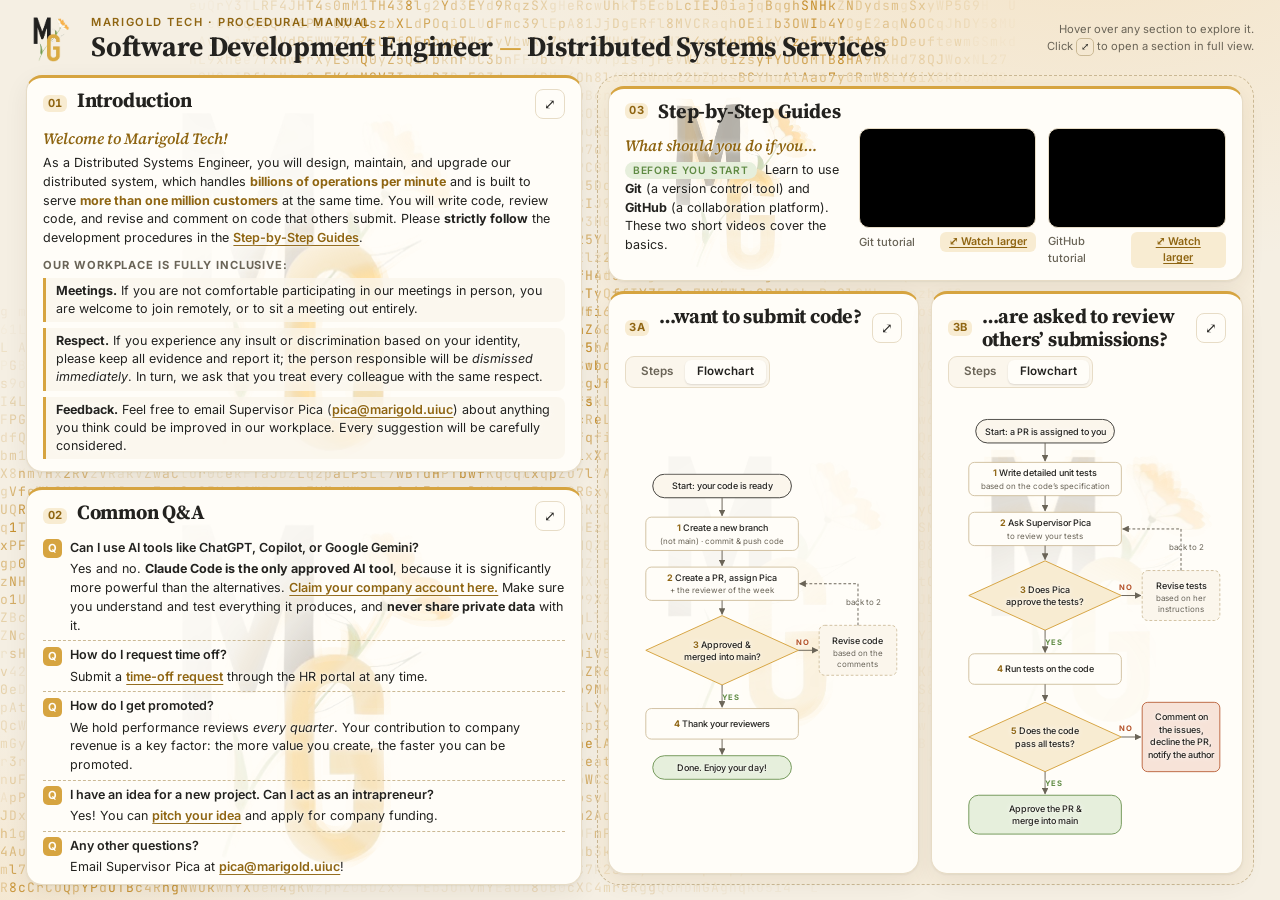
==== index.html @ a8cabfb4 "Add Marigold Tech procedural manual website Interactive procedural manual for the Software Developme" ====
<!doctype html>
<html lang="en">
<head>
  <meta charset="utf-8">
  <meta name="viewport" content="width=device-width, initial-scale=1">
  <title>Marigold Tech Procedural Manual</title>
  <meta name="description" content="Procedural manual for the Software Development Engineer – Distributed Systems Services role at Marigold Tech.">
  <link rel="icon" href="logo.png">
  <link rel="preconnect" href="https://fonts.googleapis.com">
  <link rel="preconnect" href="https://fonts.gstatic.com" crossorigin>
  <link href="https://fonts.googleapis.com/css2?family=Source+Serif+4:ital,opsz,wght@0,8..60,600;0,8..60,700;1,8..60,600&family=Inter:wght@400;500;600;700&family=JetBrains+Mono:wght@400;500&display=swap" rel="stylesheet">
  <link rel="stylesheet" href="style.css">
</head>
<body>

<header class="masthead">
  <img class="masthead-logo" src="logo.png" alt="Marigold Tech logo">
  <div class="masthead-titles">
    <p class="eyebrow">Marigold Tech · Procedural Manual</p>
    <h1>Software Development Engineer <span class="dash">—</span> Distributed Systems Services</h1>
  </div>
  <p class="masthead-hint">Hover over any section to explore it.<br>Click <span class="hint-icon">⤢</span> to open a section in full view.</p>
</header>

<main class="board">

  <!-- 01 · INTRODUCTION -->
  <section class="card" id="intro" data-fx aria-labelledby="intro-title">
    <canvas class="fx" aria-hidden="true"></canvas>
    <div class="card-head">
      <span class="num">01</span>
      <h2 id="intro-title">Introduction</h2>
      <button class="expand" type="button" aria-label="Open Introduction in full view">⤢</button>
    </div>
    <div class="card-body">
      <p class="lead">Welcome to Marigold Tech!</p>
      <p>As a Distributed Systems Engineer, you will design, maintain, and upgrade our distributed system, which handles <strong class="hl">billions of operations per minute</strong> and is built to serve <strong class="hl">more than one million customers</strong> at the same time. You will write code, review code, and revise and comment on code that others submit. Please <strong>strictly follow</strong> the development procedures in the <a href="#guides" class="jump">Step-by-Step Guides</a>.</p>
      <p class="sub-label">Our workplace is fully inclusive:</p>
      <ul class="policies">
        <li><strong>Meetings.</strong> If you are not comfortable participating in our meetings in person, you are welcome to join remotely, or to sit a meeting out entirely.</li>
        <li><strong>Respect.</strong> If you experience any insult or discrimination based on your identity, please keep all evidence and report it; the person responsible will be <em>dismissed immediately</em>. In turn, we ask that you treat every colleague with the same respect.</li>
        <li><strong>Feedback.</strong> Feel free to email Supervisor Pica (<a href="mailto:pica@marigold.uiuc">pica@marigold.uiuc</a>) about anything you think could be improved in our workplace. Every suggestion will be carefully considered.</li>
      </ul>
    </div>
  </section>

  <!-- 02 · COMMON Q&A -->
  <section class="card" id="qa" data-fx aria-labelledby="qa-title">
    <canvas class="fx" aria-hidden="true"></canvas>
    <div class="card-head">
      <span class="num">02</span>
      <h2 id="qa-title">Common Q&amp;A</h2>
      <button class="expand" type="button" aria-label="Open Common Q&amp;A in full view">⤢</button>
    </div>
    <div class="card-body">
      <dl class="qa-list">
        <div class="qa-item">
          <dt>Can I use AI tools like ChatGPT, Copilot, or Google Gemini?</dt>
          <dd>Yes and no. <strong>Claude Code is the only approved AI tool</strong>, because it is significantly more powerful than the alternatives. <a href="account.html">Claim your company account here.</a> Make sure you understand and test everything it produces, and <strong>never share private data</strong> with it.</dd>
        </div>
        <div class="qa-item">
          <dt>How do I request time off?</dt>
          <dd>Submit a <a href="time-off.html">time-off request</a> through the HR portal at any time.</dd>
        </div>
        <div class="qa-item">
          <dt>How do I get promoted?</dt>
          <dd>We hold performance reviews <em>every quarter</em>. Your contribution to company revenue is a key factor: the more value you create, the faster you can be promoted.</dd>
        </div>
        <div class="qa-item">
          <dt>I have an idea for a new project. Can I act as an intrapreneur?</dt>
          <dd>Yes! You can <a href="pitch.html">pitch your idea</a> and apply for company funding.</dd>
        </div>
        <div class="qa-item">
          <dt>Any other questions?</dt>
          <dd>Email Supervisor Pica at <a href="mailto:pica@marigold.uiuc">pica@marigold.uiuc</a>!</dd>
        </div>
      </dl>
    </div>
  </section>

  <!-- 03 · STEP-BY-STEP GUIDES -->
  <div class="guides-group" id="guides">

    <section class="card guides-card" data-fx data-fx-area=".prep-text" aria-labelledby="guides-title">
      <canvas class="fx" aria-hidden="true"></canvas>
      <div class="card-head">
        <span class="num">03</span>
        <h2 id="guides-title">Step-by-Step Guides</h2>
      </div>
      <div class="prep">
        <div class="prep-text">
          <p class="lead">What should you do if you…</p>
          <p><span class="tag">Before you start</span> Learn to use <strong>Git</strong> (a version control tool) and <strong>GitHub</strong> (a collaboration platform). These two short videos cover the basics.</p>
        </div>
        <figure class="video">
          <div class="video-frame">
            <iframe src="https://www.youtube-nocookie.com/embed/8JJ101D3knE?enablejsapi=1&amp;rel=0&amp;playsinline=1" data-yt="8JJ101D3knE" title="Git tutorial video" loading="lazy" allow="accelerometer; autoplay; clipboard-write; encrypted-media; gyroscope; picture-in-picture; web-share" referrerpolicy="strict-origin-when-cross-origin" allowfullscreen></iframe>
          </div>
          <figcaption><span>Git tutorial</span><button class="video-zoom" type="button" data-yt="8JJ101D3knE" data-title="Git tutorial">⤢ Watch larger</button></figcaption>
        </figure>
        <figure class="video">
          <div class="video-frame">
            <iframe src="https://www.youtube-nocookie.com/embed/pJYOG6klqj8?enablejsapi=1&amp;rel=0&amp;playsinline=1" data-yt="pJYOG6klqj8" title="GitHub tutorial video" loading="lazy" allow="accelerometer; autoplay; clipboard-write; encrypted-media; gyroscope; picture-in-picture; web-share" referrerpolicy="strict-origin-when-cross-origin" allowfullscreen></iframe>
          </div>
          <figcaption><span>GitHub tutorial</span><button class="video-zoom" type="button" data-yt="pJYOG6klqj8" data-title="GitHub tutorial">⤢ Watch larger</button></figcaption>
        </figure>
      </div>
    </section>

    <div class="subgrid">

      <!-- 03A · SUBMIT CODE -->
      <article class="card step-card" id="submit" data-fx data-view="steps" aria-labelledby="submit-title">
        <canvas class="fx" aria-hidden="true"></canvas>
        <div class="card-head">
          <span class="num">3A</span>
          <h2 id="submit-title">…want to submit code?</h2>
          <button class="expand" type="button" aria-label="Open Submit Code guide in full view">⤢</button>
        </div>
        <div class="seg" role="tablist" aria-label="Choose view">
          <button type="button" role="tab" data-show="steps" aria-selected="true">Steps</button>
          <button type="button" role="tab" data-show="flow" aria-selected="false">Flowchart</button>
        </div>
        <div class="card-body">
          <div class="views">
            <ol class="steps view-steps">
              <li><span class="step-n">1</span><div>Create a new branch. It must be <em>separate</em> from the <code>main</code> branch. Commit and push your code to this branch.</div></li>
              <li><span class="step-n">2</span><div>Create a Pull Request (PR), and assign Supervisor Pica and the reviewer of the week as reviewers.</div></li>
              <li><span class="step-n">3</span><div>Check the review result.
<pre class="go"><code>if pr.Approved() &amp;&amp; pr.MergedInto("main") {
	goto Step4
} else {
	code.Revise(review.Comments)
	goto Step2
}</code></pre></div></li>
              <li><span class="step-n">4</span><div>Thank your reviewers, and enjoy your day!</div></li>
            </ol>
            <div class="view-flow">
              <svg class="flow" viewBox="0 0 400 462" role="img" aria-label="Flowchart of the submit-code procedure">
                <defs><marker id="arr-a" viewBox="0 0 10 10" refX="9" refY="5" markerWidth="7" markerHeight="7" orient="auto-start-reverse"><path d="M0 0L10 5L0 10z" class="fc-head"/></marker></defs>
                <rect class="fc-term" x="40" y="8" width="200" height="34" rx="17"/><text x="140" y="30">Start: your code is ready</text>
                <path class="fc-line" d="M140 42V68" marker-end="url(#arr-a)"/>
                <rect class="fc-box" x="30" y="70" width="220" height="48" rx="8"/><text x="140" y="90"><tspan class="fc-n">1</tspan> Create a new branch</text><text x="140" y="108" class="fc-small">(not main) · commit &amp; push code</text>
                <path class="fc-line" d="M140 118V140" marker-end="url(#arr-a)"/>
                <rect class="fc-box" x="30" y="142" width="220" height="48" rx="8"/><text x="140" y="162"><tspan class="fc-n">2</tspan> Create a PR, assign Pica</text><text x="140" y="180" class="fc-small">+ the reviewer of the week</text>
                <path class="fc-line" d="M140 190V210" marker-end="url(#arr-a)"/>
                <path class="fc-dec" d="M140 212L250 262L140 312L30 262z"/><text x="140" y="258"><tspan class="fc-n">3</tspan> Approved &amp;</text><text x="140" y="276">merged into main?</text>
                <path class="fc-line" d="M140 312V344" marker-end="url(#arr-a)"/><text x="152" y="333" class="fc-yes" text-anchor="start">YES</text>
                <rect class="fc-box" x="30" y="346" width="220" height="44" rx="8"/><text x="140" y="373"><tspan class="fc-n">4</tspan> Thank your reviewers</text>
                <path class="fc-line" d="M140 390V412" marker-end="url(#arr-a)"/>
                <rect class="fc-term fc-end" x="40" y="414" width="200" height="34" rx="17"/><text x="140" y="436">Done. Enjoy your day!</text>
                <path class="fc-line" d="M250 262H278" marker-end="url(#arr-a)"/><text x="256" y="254" class="fc-no" text-anchor="start">NO</text>
                <rect class="fc-box fc-alt" x="280" y="226" width="112" height="72" rx="8"/><text x="336" y="253">Revise code</text><text x="336" y="270" class="fc-small">based on the</text><text x="336" y="286" class="fc-small">comments</text>
                <path class="fc-line fc-back" d="M336 226V166H252" marker-end="url(#arr-a)"/><text x="344" y="196" class="fc-small" text-anchor="start">back to 2</text>
              </svg>
            </div>
          </div>
        </div>
      </article>

      <!-- 03B · REVIEW OTHERS -->
      <article class="card step-card" id="review" data-fx data-view="steps" aria-labelledby="review-title">
        <canvas class="fx" aria-hidden="true"></canvas>
        <div class="card-head">
          <span class="num">3B</span>
          <h2 id="review-title">…are asked to review others’ submissions?</h2>
          <button class="expand" type="button" aria-label="Open Review guide in full view">⤢</button>
        </div>
        <div class="seg" role="tablist" aria-label="Choose view">
          <button type="button" role="tab" data-show="steps" aria-selected="true">Steps</button>
          <button type="button" role="tab" data-show="flow" aria-selected="false">Flowchart</button>
        </div>
        <div class="card-body">
          <div class="views">
            <ol class="steps view-steps">
              <li><span class="step-n">1</span><div>Write unit tests <em>(as detailed as possible)</em> for the submission, based on the specification submitted with the code.</div></li>
              <li><span class="step-n">2</span><div>Ask Supervisor Pica to review the tests you wrote.</div></li>
              <li><span class="step-n">3</span><div>Check her feedback.
<pre class="go"><code>if pica.Approves(myTests) {
	goto Step4
} else {
	myTests.Revise(pica.Instructions)
	goto Step2
}</code></pre></div></li>
              <li><span class="step-n">4</span><div>Run your test cases on the submitted code.</div></li>
              <li><span class="step-n">5</span><div>Check the test results.
<pre class="go"><code>if code.PassesAll(myTests) {
	pr.Approve() // on GitHub
	pr.MergeInto("main")
} else {
	pr.Comment(issues)
	pr.Decline()
	notify(pr.Author)
}</code></pre></div></li>
            </ol>
            <div class="view-flow">
              <svg class="flow" viewBox="0 0 400 620" role="img" aria-label="Flowchart of the code-review procedure">
                <defs><marker id="arr-b" viewBox="0 0 10 10" refX="9" refY="5" markerWidth="7" markerHeight="7" orient="auto-start-reverse"><path d="M0 0L10 5L0 10z" class="fc-head"/></marker></defs>
                <rect class="fc-term" x="40" y="8" width="200" height="34" rx="17"/><text x="140" y="30">Start: a PR is assigned to you</text>
                <path class="fc-line" d="M140 42V68" marker-end="url(#arr-b)"/>
                <rect class="fc-box" x="30" y="70" width="220" height="48" rx="8"/><text x="140" y="90"><tspan class="fc-n">1</tspan> Write detailed unit tests</text><text x="140" y="108" class="fc-small">based on the code’s specification</text>
                <path class="fc-line" d="M140 118V140" marker-end="url(#arr-b)"/>
                <rect class="fc-box" x="30" y="142" width="220" height="48" rx="8"/><text x="140" y="162"><tspan class="fc-n">2</tspan> Ask Supervisor Pica</text><text x="140" y="180" class="fc-small">to review your tests</text>
                <path class="fc-line" d="M140 190V210" marker-end="url(#arr-b)"/>
                <path class="fc-dec" d="M140 212L250 262L140 312L30 262z"/><text x="140" y="258"><tspan class="fc-n">3</tspan> Does Pica</text><text x="140" y="276">approve the tests?</text>
                <path class="fc-line" d="M250 262H278" marker-end="url(#arr-b)"/><text x="256" y="254" class="fc-no" text-anchor="start">NO</text>
                <rect class="fc-box fc-alt" x="280" y="226" width="112" height="72" rx="8"/><text x="336" y="253">Revise tests</text><text x="336" y="270" class="fc-small">based on her</text><text x="336" y="286" class="fc-small">instructions</text>
                <path class="fc-line fc-back" d="M336 226V166H252" marker-end="url(#arr-b)"/><text x="344" y="196" class="fc-small" text-anchor="start">back to 2</text>
                <path class="fc-line" d="M140 312V344" marker-end="url(#arr-b)"/><text x="152" y="333" class="fc-yes" text-anchor="start">YES</text>
                <rect class="fc-box" x="30" y="346" width="220" height="44" rx="8"/><text x="140" y="373"><tspan class="fc-n">4</tspan> Run tests on the code</text>
                <path class="fc-line" d="M140 390V414" marker-end="url(#arr-b)"/>
                <path class="fc-dec" d="M140 416L250 466L140 516L30 466z"/><text x="140" y="462"><tspan class="fc-n">5</tspan> Does the code</text><text x="140" y="480">pass all tests?</text>
                <path class="fc-line" d="M140 516V548" marker-end="url(#arr-b)"/><text x="152" y="537" class="fc-yes" text-anchor="start">YES</text>
                <rect class="fc-term fc-end" x="30" y="550" width="220" height="56" rx="14"/><text x="140" y="574">Approve the PR &amp;</text><text x="140" y="592">merge into main</text>
                <path class="fc-line" d="M250 466H278" marker-end="url(#arr-b)"/><text x="256" y="458" class="fc-no" text-anchor="start">NO</text>
                <rect class="fc-box fc-stop" x="280" y="416" width="112" height="100" rx="8"/><text x="336" y="442">Comment on</text><text x="336" y="460">the issues,</text><text x="336" y="478">decline the PR,</text><text x="336" y="496">notify the author</text>
              </svg>
            </div>
          </div>
        </div>
      </article>

    </div>
  </div>
</main>

<dialog class="modal" aria-label="Section in full view">
  <div class="modal-panel" data-fx>
    <canvas class="fx" aria-hidden="true"></canvas>
    <button class="modal-close" type="button" aria-label="Close full view">✕</button>
    <div class="modal-content"></div>
  </div>
</dialog>

<script src="https://www.youtube.com/iframe_api" async></script>
<script src="bg.js"></script>
<script src="logo-data.js"></script>
<script src="fx.js"></script>
<script src="app.js"></script>
</body>
</html>
---- style.css ----
/* ---------- Tokens (taken from the Marigold logo) ---------- */
:root {
  --bg: #f5efe3;
  --bg-glow: rgba(240, 168, 54, .16);
  --card: #fffdf8;
  --card-2: #fbf6ec;
  --line: #e7dcc6;
  --line-strong: #cbb995;
  --ink: #23221f;
  --muted: #6a6457;
  --gold: #d6a440;
  --gold-ink: #8f6512;      /* gold dark enough for small text */
  --gold-tint: #f8ecd2;
  --leaf: #5f8a43;
  --leaf-tint: #e6efdc;
  --petal: #f0a836;
  --stop: #b4532a;
  --stop-tint: #f7e3d8;
  --shadow: 0 1px 2px rgba(60, 45, 15, .06), 0 8px 24px rgba(60, 45, 15, .07);
  --radius: 16px;
  --gap: clamp(12px, calc(2.4vw - 16px), 44px);     /* space between sections (the code effect shows here) */
  --side: clamp(20px, calc(5.5vw - 44px), 110px);    /* page margin */
  --head: "Source Serif 4", Georgia, "Times New Roman", serif;   /* serif: headings */
  --body: "Inter", system-ui, -apple-system, "Segoe UI", sans-serif;   /* sans-serif: everything else */
  color-scheme: light;
}
@media (prefers-color-scheme: dark) {
  :root:not([data-theme="light"]) {
    --bg: #14130f;
    --bg-glow: rgba(240, 168, 54, .08);
    --card: #1d1b16;
    --card-2: #242119;
    --line: #34302a;
    --line-strong: #5a5243;
    --ink: #f1ece2;
    --muted: #a9a190;
    --gold: #e3b04b;
    --gold-ink: #eab95a;
    --gold-tint: #3a2f19;
    --leaf: #8fbd6c;
    --leaf-tint: #23301b;
    --stop: #e58a62;
    --stop-tint: #3a2219;
    --shadow: 0 1px 2px rgba(0, 0, 0, .3), 0 8px 24px rgba(0, 0, 0, .25);
    color-scheme: dark;
  }
}
:root[data-theme="dark"] {
  --bg: #14130f; --bg-glow: rgba(240, 168, 54, .08); --card: #1d1b16; --card-2: #242119;
  --line: #34302a; --line-strong: #5a5243; --ink: #f1ece2; --muted: #a9a190;
  --gold: #e3b04b; --gold-ink: #eab95a; --gold-tint: #3a2f19; --leaf: #8fbd6c; --leaf-tint: #23301b;
  --stop: #e58a62; --stop-tint: #3a2219; --shadow: 0 1px 2px rgba(0,0,0,.3), 0 8px 24px rgba(0,0,0,.25);
  color-scheme: dark;
}

/* ---------- Base ---------- */
*, *::before, *::after { box-sizing: border-box; }
html, body { margin: 0; }
/* all type is in rem: ~14px on a 1440×900 screen, growing on larger screens */
html { font-size: clamp(13px, calc(0.42vw + 0.55vh + 2.7px), 20px); }
body {
  font-family: var(--body);
  font-size: 0.964rem;
  line-height: 1.5;
  color: var(--ink);
  background:
    radial-gradient(1100px 600px at 85% -10%, var(--bg-glow), transparent 60%),
    radial-gradient(800px 500px at -10% 110%, var(--bg-glow), transparent 60%),
    var(--bg);
  min-height: 100vh;
  -webkit-font-smoothing: antialiased;
}
/* every clickable text link (pages, sections, email addresses) is underlined */
a { color: var(--gold-ink); font-weight: 600; text-decoration: underline; text-decoration-thickness: 1px; text-underline-offset: 3px; }
a:hover { color: var(--petal); text-decoration-thickness: 2px; }
p { margin: 0 0 .6em; }
code {
  font-family: ui-monospace, "SF Mono", Menlo, monospace;
  font-size: .88em;
  background: var(--gold-tint);
  color: var(--gold-ink);
  padding: .05em .4em;
  border-radius: 5px;
}
:focus-visible { outline: 2px solid var(--gold); outline-offset: 2px; }

/* ---------- Masthead ---------- */
.masthead {
  display: grid;
  grid-template-columns: auto 1fr auto;
  align-items: center;
  gap: 18px;
  padding: clamp(10px, 1.6vh, 22px) var(--side) clamp(8px, 1.4vh, 18px);
}
.masthead-logo { width: 3.6rem; height: 3.6rem; }
.eyebrow {
  margin: 0;
  font-size: 0.857rem;
  font-weight: 600;
  letter-spacing: .14em;
  text-transform: uppercase;
  color: var(--gold-ink);
}
h1 {
  margin: 0;
  font-family: var(--head);
  font-weight: 700;
  font-size: 2.15rem;
  line-height: 1.1;
  letter-spacing: -0.01em;
}
h1 .dash { color: var(--gold); font-weight: 600; }
.masthead-hint {
  margin: 0;
  font-size: 0.857rem;
  color: var(--muted);
  text-align: right;
  line-height: 1.5;
}
.hint-icon {
  display: inline-grid; place-items: center;
  width: 18px; height: 18px; border-radius: 5px;
  border: 1px solid var(--line-strong);
  font-size: 0.786rem; color: var(--ink);
}

/* ---------- Board (one-screen grid on desktop) ---------- */
.board {
  display: grid;
  grid-template-columns: minmax(0, 11fr) minmax(0, 13fr);
  grid-template-rows: auto minmax(0, 1fr);     /* intro takes what it needs, Q&A gets the rest */
  gap: var(--gap);
  padding: 0 var(--side) var(--gap);
}
#intro { grid-column: 1; grid-row: 1; }
#qa    { grid-column: 1; grid-row: 2; }
.guides-group {
  grid-column: 2; grid-row: 1 / 3;
  display: flex; flex-direction: column; gap: 10px;
  min-height: 0;
  padding: 10px;
  border-radius: calc(var(--radius) + 6px);
  border: 1px dashed var(--line-strong);
  background: color-mix(in srgb, var(--gold-tint) 45%, transparent);
}
.subgrid {
  flex: 1; min-height: 0;
  display: grid;
  grid-template-columns: minmax(0, 1fr) minmax(0, 1fr);
  gap: 12px;
}

@media (min-width: 1000px) and (min-height: 660px) {
  body { height: 100vh; overflow: hidden; display: flex; flex-direction: column; }
  .board { flex: 1; min-height: 0; }
}

/* ---------- Cards ---------- */
.card {
  position: relative;
  border-top: 3px solid var(--gold) !important;   /* repeated brand marker on every section */
  display: flex; flex-direction: column;
  min-height: 0;
  overflow: hidden;
  background: var(--card);
  border: 1px solid var(--line);
  border-radius: var(--radius);
  box-shadow: var(--shadow);
  transition: border-color .3s, box-shadow .3s;
}
.card:hover { border-color: var(--line-strong); }
.fx {
  position: absolute; inset: 0;
  width: 100%; height: 100%;
  z-index: 0;
  pointer-events: none;
}
.card-head, .card-body, .seg, .prep { position: relative; z-index: 1; }

.card-head {
  display: flex; align-items: baseline; gap: 10px;
  padding: 11px 16px 6px;
}
.num {
  font-family: var(--body);
  font-weight: 700;
  font-size: 0.857rem;
  letter-spacing: .02em;
  color: var(--gold-ink);
  background: var(--gold-tint);
  border-radius: 6px;
  min-width: 1.75em; height: 1.45em;
  padding: 0 0.4em;
  flex: none;
  align-self: center;
}
h2 {
  margin: 0;
  flex: 1;
  font-family: var(--head);
  font-weight: 700;
  font-size: 1.55rem;
  line-height: 1.12;
  letter-spacing: -0.01em;
}
.expand {
  flex: none; align-self: center;
  width: 30px; height: 30px;
  display: grid; place-items: center;
  border: 1px solid var(--line);
  border-radius: 8px;
  background: var(--card);
  color: var(--ink);
  font-size: 1.071rem;
  cursor: pointer;
  transition: background .2s, border-color .2s;
}
.expand:hover { background: var(--gold-tint); border-color: var(--gold); }

.card-body {
  flex: 1; min-height: 0;
  overflow: auto;
  padding: 2px 16px 12px;
  scrollbar-width: thin;
  scrollbar-color: var(--line-strong) transparent;
}
/* keep text crisp over the logo effect */
.card-body, .prep { text-shadow: 0 0 6px var(--card), 0 0 2px var(--card); }

.lead {
  font-family: var(--head);
  font-style: italic;
  font-size: 1.2rem;
  font-weight: 600;
  color: var(--gold-ink);
  margin-bottom: .25em;
}
.sub-label { font-weight: 700; margin: .8em 0 .35em; font-size: 0.857rem; letter-spacing: .08em; text-transform: uppercase; color: var(--muted); }
.policies { list-style: none; margin: 0; padding: 0; display: grid; gap: 6px; }
.policies li {
  padding: 4px 10px;
  line-height: 1.45;
  border-left: 3px solid var(--gold);
  background: color-mix(in srgb, var(--card-2) 80%, transparent);
  border-radius: 0 8px 8px 0;
}
.policies strong { color: var(--ink); }

/* ---------- Q&A ---------- */
.qa-list { display: grid; margin: 0; }
.qa-item { padding: 5px 0 5px; border-top: 1px dashed var(--line-strong); }
.qa-item:first-child { border-top: 0; padding-top: 0; }
.qa-list dt {
  display: flex; gap: 8px; align-items: flex-start;
  font-weight: 600;
}
.qa-list dt::before {
  content: "Q";
  flex: none;
  width: 1.45rem; height: 1.45rem; border-radius: 5px;
  margin-top: 0.02rem;
  font-family: var(--body); font-weight: 700; font-size: 0.857rem;
  color: var(--card); background: var(--gold);
  text-shadow: none;
}
.qa-list dd { margin: 2px 0 0; padding-left: calc(1.45rem + 8px); }

/* ---------- Guides header card ---------- */
.guides-card { flex: none; }
.prep {
  display: grid;
  grid-template-columns: minmax(0, 1.25fr) minmax(0, 1fr) minmax(0, 1fr);
  gap: 12px;
  padding: 0 16px 12px;
  align-items: start;
}
.prep-text { align-self: center; }
.tag {
  display: inline-block;
  font-size: 0.786rem; font-weight: 600; letter-spacing: .08em; text-transform: uppercase;
  color: var(--leaf); background: var(--leaf-tint);
  padding: 1px 8px; border-radius: 99px; margin-right: 4px;
  text-shadow: none;
}
.video { margin: 0; }
.video-frame {
  position: relative; aspect-ratio: 16 / 9;
  border-radius: 10px; overflow: hidden;
  background: #000;
  border: 1px solid var(--line);
}
.video iframe { position: absolute; inset: 0; width: 100%; height: 100%; border: 0; }
.video figcaption {
  display: flex; align-items: center; justify-content: space-between; gap: 6px;
  font-size: 0.857rem; color: var(--muted); margin-top: 4px; font-weight: 500;
}
.video-zoom {
  font: inherit; font-size: 0.821rem; font-weight: 600;
  color: var(--gold-ink); background: var(--gold-tint);
  border: 1px solid transparent; border-radius: 6px;
  padding: 1px 8px; cursor: pointer; text-shadow: none;
  transition: border-color .2s;
}
.video-zoom { text-decoration: underline; text-underline-offset: 2px; }
.video-zoom:hover { border-color: var(--gold); }

/* large video player inside the dialog */
.modal.video-mode .modal-panel { height: auto; }
.video-large {
  position: relative; z-index: 1;
  width: min(calc(100% - 56px), calc((100vh - 170px) * 16 / 9));
  aspect-ratio: 16 / 9;
  margin: 0 auto 28px;
  border-radius: 12px; overflow: hidden; background: #000;
}
.video-large iframe { position: absolute; inset: 0; width: 100%; height: 100%; border: 0; }

/* ---------- Step cards ---------- */
.seg {
  display: inline-flex; align-self: flex-start;
  margin: 0 16px 6px;
  padding: 3px;
  border-radius: 9px;
  background: var(--card-2);
  border: 1px solid var(--line);
}
.seg button {
  font: inherit; font-size: 0.893rem; font-weight: 600;
  border: 0; background: transparent; color: var(--muted);
  padding: 3px 12px; border-radius: 6px; cursor: pointer;
}
.seg button[aria-selected="true"] { background: var(--card); color: var(--ink); box-shadow: 0 1px 2px rgba(0,0,0,.12); }

.step-card .card-body { display: flex; }
.step-card .views {
  flex: 1; min-height: 0;
  display: grid; grid-template: minmax(0, 1fr) / minmax(0, 1fr);
}
.step-card .views > * {
  grid-area: 1 / 1;
  min-height: 0;
  transition: opacity .7s ease, visibility 0s linear .7s;
}
.step-card[data-view="steps"] .view-flow,
.step-card[data-view="flow"] .view-steps { opacity: 0; visibility: hidden; pointer-events: none; }
.step-card[data-view="steps"] .view-steps,
.step-card[data-view="flow"] .view-flow { opacity: 1; visibility: visible; transition: opacity .7s ease, visibility 0s; }
.view-flow { display: flex; justify-content: center; }
.view-steps { align-content: start; }
.flow { width: 100%; height: 100%; max-height: 100%; }

.steps { list-style: none; margin: 0; padding: 0; display: grid; gap: 6px; }
.steps > li { display: flex; gap: 10px; align-items: flex-start; }
.steps > li > div { min-width: 0; }   /* lets a long code line scroll instead of widening the card */
.step-n {
  flex: none;
  width: 1.6rem; height: 1.6rem; border-radius: 50%;
  font-family: var(--body); font-weight: 700; font-size: 0.857rem;
  color: var(--card); background: var(--ink);
  margin-top: -0.08rem; text-shadow: none;
}

/* Round / square badges: trim the font's extra space above and below the letters so the
   character sits exactly in the middle of its shape */
.step-n, .qa-list dt::before, .num {
  display: inline-grid; place-items: center;
  line-height: 1;
  text-box: trim-both cap alphabetic;
  font-variant-numeric: tabular-nums;
}
/* Go code blocks (VS Code "Dark+" Go colours) */
pre.go {
  position: relative;
  margin: 5px 0 0;
  padding: 7px 8px 7px 10px;
  background: #1e1e1e;
  color: #d4d4d4;
  border-radius: 8px;
  border-left: 3px solid #00add8;          /* Go brand blue */
  font-family: "JetBrains Mono", ui-monospace, "SF Mono", Menlo, monospace;
  font-size: 0.78rem;
  line-height: 1.5;
  tab-size: 4;
  overflow-x: auto;
  text-shadow: none;
  scrollbar-width: thin;
}
pre.go::after {
  content: "Go";
  position: absolute; bottom: 6px; right: 9px;
  font-family: var(--body); font-size: 0.714rem; font-weight: 700; letter-spacing: .04em;
  color: #00add8;
}
pre.go code { font: inherit; background: none; color: inherit; padding: 0; border-radius: 0; }
.go .tk-kw  { color: #c586c0; }   /* if / else / goto */
.go .tk-fn  { color: #dcdcaa; }   /* functions & methods */
.go .tk-str { color: #ce9178; }   /* strings */
.go .tk-id  { color: #9cdcfe; }   /* identifiers */
.go .tk-lbl { color: #4ec9b0; }   /* labels (Step2, Step4) */
.go .tk-com { color: #6a9955; font-style: italic; }
.go .tk-op  { color: #d4d4d4; }
.go .tk-br  { color: #ffd700; }   /* braces */

/* ---------- Flowchart styling ---------- */
.flow text {
  font-family: var(--body);
  font-size: 13px; font-weight: 500;
  fill: var(--ink);
  text-anchor: middle;
}
.flow .fc-small { font-size: 11.5px; font-weight: 400; fill: var(--muted); }
.flow .fc-n { font-family: var(--body); font-weight: 700; fill: var(--gold-ink); }
.flow .fc-yes, .flow .fc-no { font-family: var(--body); font-size: 11px; font-weight: 700; letter-spacing: .06em; }
.flow .fc-yes { fill: var(--leaf); }
.flow .fc-no { fill: var(--stop); }
.fc-box  { fill: var(--card); stroke: var(--line-strong); stroke-width: 1.2; }
.fc-alt  { fill: var(--card-2); stroke-dasharray: 4 3; }
.fc-stop { fill: var(--stop-tint); stroke: var(--stop); }
.fc-dec  { fill: var(--gold-tint); stroke: var(--gold); stroke-width: 1.4; }
.fc-term { fill: var(--card-2); stroke: var(--ink); stroke-width: 1.2; }
.fc-end  { fill: var(--leaf-tint); stroke: var(--leaf); }
.fc-line { fill: none; stroke: var(--muted); stroke-width: 1.4; }
.fc-back { stroke-dasharray: 4 3; }
.fc-head { fill: var(--muted); }

/* ---------- Full-view dialog ---------- */
.modal {
  padding: 0; border: 0; background: transparent;
  width: min(1100px, calc(100vw - 32px));
  max-height: calc(100vh - 48px);
  color: var(--ink);
}
.modal::backdrop { background: rgba(20, 16, 8, .45); backdrop-filter: blur(3px); }
.modal[open] { animation: pop .25s ease-out; }
@keyframes pop { from { opacity: 0; transform: translateY(10px) scale(.98); } }
.modal-panel {
  position: relative;
  height: min(760px, calc(100vh - 48px));
  display: flex; flex-direction: column;
  overflow: hidden;
  background: var(--card);
  border: 1px solid var(--line-strong);
  border-radius: 20px;
  box-shadow: 0 30px 80px rgba(0,0,0,.3);
}
.modal-content { position: relative; z-index: 1; flex: 1; min-height: 0; display: flex; flex-direction: column; }
.modal-content .card-head { padding: 22px 64px 10px 28px; }
.modal-content h2 { font-size: 2.143rem; }
.modal-content .num { font-size: 1.286rem; }
.modal-content .card-body { padding: 4px 28px 24px; font-size: 1.143rem; }
.modal-content .lead { font-size: 1.643rem; }
.modal-content .views {
  display: grid; grid-template-columns: minmax(0, 1.1fr) minmax(0, 1fr); gap: 28px; align-items: start;
  height: 100%;
}
.modal-content .views > * { grid-area: auto; opacity: 1; visibility: visible; pointer-events: auto; }
.modal-content .view-flow { height: 100%; min-height: 420px; }
.modal-content pre.go { font-size: 0.929rem; }
.modal-close {
  position: absolute; top: 18px; right: 18px; z-index: 2;
  width: 36px; height: 36px; border-radius: 10px;
  border: 1px solid var(--line); background: var(--card); color: var(--ink);
  font-size: 1.071rem; cursor: pointer;
}
.modal-close:hover { background: var(--gold-tint); border-color: var(--gold); }

/* ---------- Smaller screens: stack and allow normal scrolling ---------- */
@media (max-width: 999px), (max-height: 659px) {
  .board { grid-template-columns: minmax(0, 1fr); grid-template-rows: none; }
  #intro, #qa, .guides-group { grid-column: auto; grid-row: auto; }
  .card-body { overflow: visible; }
  .step-card { min-height: 420px; }
  .step-card .view-flow { min-height: 380px; }
}
@media (max-width: 760px) {
  .masthead { grid-template-columns: auto 1fr; padding: 14px 16px 10px; }
  .masthead-hint { display: none; }
  .board { padding: 0 16px 16px; }
  .guides-group { padding: 8px; }
  .subgrid { grid-template-columns: minmax(0, 1fr); }
  .prep { grid-template-columns: minmax(0, 1fr); }
  .modal-content .views { grid-template-columns: minmax(0, 1fr); }
  .modal-content .card-head { padding: 18px 56px 8px 18px; }
  .modal-content .card-body { padding: 4px 18px 18px; }
}
@media (prefers-reduced-motion: reduce) {
  .modal[open] { animation: none; }
}

/* the logo's black "M" needs a light backing on dark backgrounds */
@media (prefers-color-scheme: dark) {
  :root:not([data-theme="light"]) .masthead-logo { background: #f5efe3; border-radius: 12px; padding: 4px; }
}
:root[data-theme="dark"] .masthead-logo { background: #f5efe3; border-radius: 12px; padding: 4px; }

/* "Step-by-Step Guides" link: light up the whole guides area */
.guides-group.flash { animation: group-flash 2.2s ease-out; }
.guides-group.flash .card { animation: card-flash 2.2s ease-out; }
@keyframes group-flash {
  0%, 100% { box-shadow: 0 0 0 0 rgba(214, 164, 64, 0); }
  15%, 55% { box-shadow: 0 0 0 4px var(--gold), 0 0 36px 6px rgba(240, 168, 54, .45); border-color: var(--gold); }
}
@keyframes card-flash {
  0%, 100% { border-color: var(--line); }
  15%, 55% { border-color: var(--gold); box-shadow: 0 0 0 2px rgba(214, 164, 64, .55), var(--shadow); background-color: color-mix(in srgb, var(--gold-tint) 55%, var(--card)); }
}

/* ---------- Emphasis (used sparingly) ---------- */
strong { font-weight: 700; color: var(--ink); }
em { font-style: italic; }
.card-body strong.hl { color: var(--gold-ink); }
.modal-panel { border-top: 3px solid var(--gold); }

/* Alignment: 3A and 3B share their rows, so the headings, the Steps/Flowchart switches
   and the first steps line up across both cards even when one title wraps */
@media (min-width: 761px) {
  .subgrid { grid-template-rows: auto auto minmax(0, 1fr); row-gap: 0; }
  .step-card { grid-row: span 3; display: grid; grid-template-rows: subgrid; }
  .step-card .card-head { align-items: start; }
  .step-card .seg { justify-self: start; align-self: start; }
}
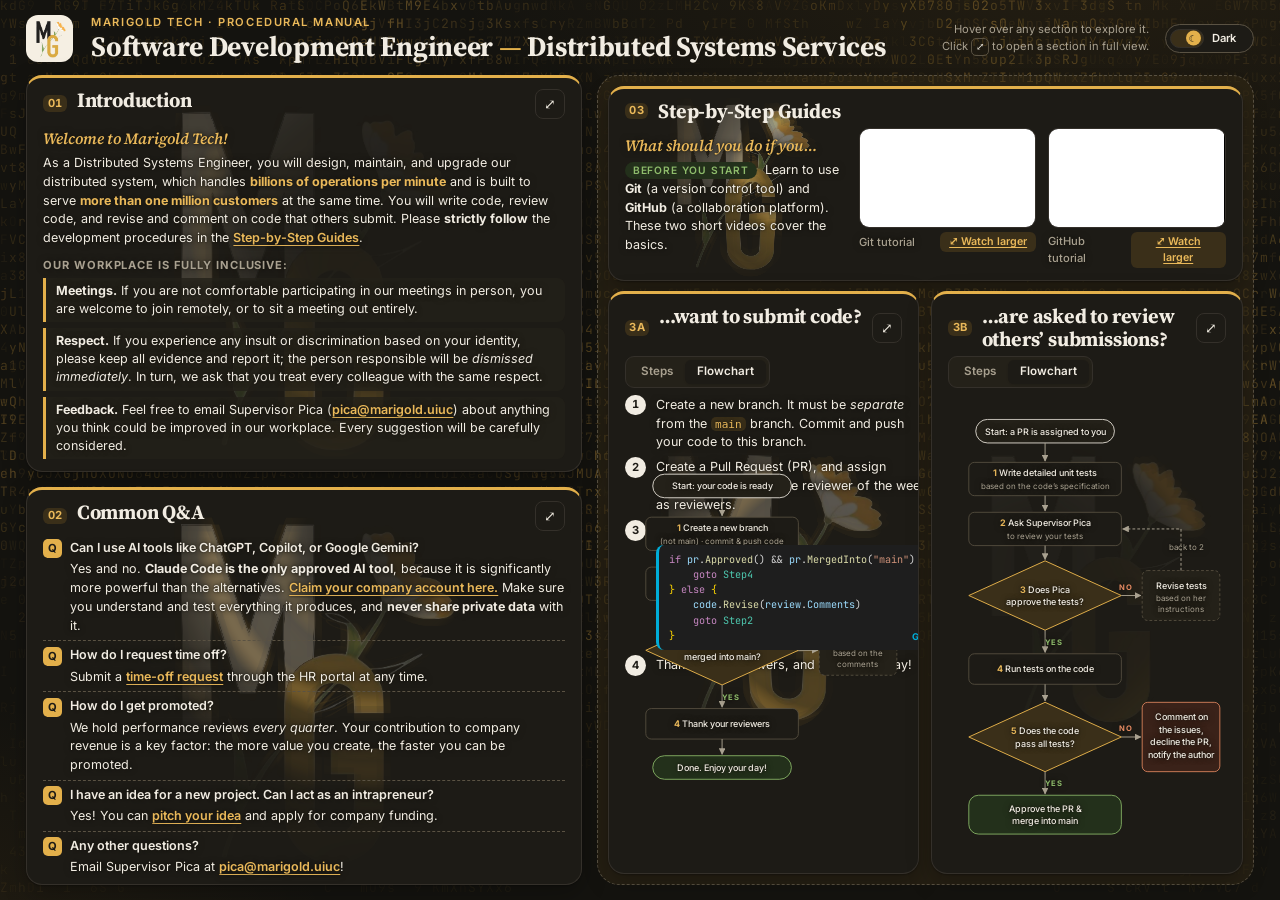
==== commit 55636160: "Add light/dark mode switch, dark by default The switch sits in the header of every page and remember" ====
--- a/index.html
+++ b/index.html
@@ -1,6 +1,7 @@
 <!doctype html>
-<html lang="en">
+<html lang="en" data-theme="dark">
 <head>
+  <script>try { document.documentElement.dataset.theme = localStorage.getItem("theme") || "dark"; } catch (e) {}</script>
   <meta charset="utf-8">
   <meta name="viewport" content="width=device-width, initial-scale=1">
   <title>Marigold Tech Procedural Manual</title>
@@ -19,7 +20,10 @@
     <p class="eyebrow">Marigold Tech · Procedural Manual</p>
     <h1>Software Development Engineer <span class="dash">—</span> Distributed Systems Services</h1>
   </div>
-  <p class="masthead-hint">Hover over any section to explore it.<br>Click <span class="hint-icon">⤢</span> to open a section in full view.</p>
+  <div class="masthead-tools">
+    <p class="masthead-hint">Hover over any section to explore it.<br>Click <span class="hint-icon">⤢</span> to open a section in full view.</p>
+    <button class="theme-toggle" type="button" role="switch" aria-checked="true" aria-label="Dark mode"><span class="tt-track"><span class="tt-knob">☾</span></span><span class="tt-label">Dark</span></button>
+  </div>
 </header>
 
 <main class="board">
@@ -233,6 +237,7 @@
 </dialog>
 
 <script src="https://www.youtube.com/iframe_api" async></script>
+<script src="theme.js"></script>
 <script src="bg.js"></script>
 <script src="logo-data.js"></script>
 <script src="fx.js"></script>
--- a/style.css
+++ b/style.css
@@ -150,7 +150,7 @@
   gap: 12px;
 }
 
-@media (min-width: 1000px) and (min-height: 660px) {
+@media (min-width: 1200px) and (min-height: 720px) {
   body { height: 100vh; overflow: hidden; display: flex; flex-direction: column; }
   .board { flex: 1; min-height: 0; }
 }
@@ -465,7 +465,7 @@
 .modal-close:hover { background: var(--gold-tint); border-color: var(--gold); }
 
 /* ---------- Smaller screens: stack and allow normal scrolling ---------- */
-@media (max-width: 999px), (max-height: 659px) {
+@media (max-width: 1199px), (max-height: 719px) {
   .board { grid-template-columns: minmax(0, 1fr); grid-template-rows: none; }
   #intro, #qa, .guides-group { grid-column: auto; grid-row: auto; }
   .card-body { overflow: visible; }
@@ -473,7 +473,7 @@
   .step-card .view-flow { min-height: 380px; }
 }
 @media (max-width: 760px) {
-  .masthead { grid-template-columns: auto 1fr; padding: 14px 16px 10px; }
+  .masthead { grid-template-columns: auto 1fr auto; padding: 14px 16px 10px; }
   .masthead-hint { display: none; }
   .board { padding: 0 16px 16px; }
   .guides-group { padding: 8px; }
@@ -519,3 +519,40 @@
   .step-card .card-head { align-items: start; }
   .step-card .seg { justify-self: start; align-self: start; }
 }
+
+/* ---------- Light / dark switch ---------- */
+.masthead-tools { display: flex; align-items: center; gap: 16px; }
+.theme-toggle {
+  flex: none;
+  display: inline-flex; align-items: center; gap: 8px;
+  font: inherit; font-size: 0.857rem; font-weight: 600;
+  color: var(--ink);
+  background: var(--card);
+  border: 1px solid var(--line-strong);
+  border-radius: 99px;
+  padding: 4px 12px 4px 4px;
+  cursor: pointer;
+  transition: border-color .2s;
+}
+.theme-toggle:hover { border-color: var(--gold); }
+.tt-track {
+  position: relative;
+  width: 2.6rem; height: 1.45rem;
+  border-radius: 99px;
+  background: var(--gold-tint);
+  border: 1px solid var(--line);
+}
+.tt-knob {
+  position: absolute; top: 50%; left: 2px;
+  width: 1.15rem; height: 1.15rem; border-radius: 50%;
+  display: grid; place-items: center;
+  font-size: 0.75rem; line-height: 1;
+  background: var(--gold); color: #1d1b16;
+  transform: translateY(-50%);
+  transition: left .25s ease;
+}
+.theme-toggle[aria-checked="true"] .tt-knob { left: calc(100% - 1.15rem - 2px); }
+.tt-label { min-width: 2.6em; text-align: left; }
+
+/* page cross-fade when switching themes */
+::view-transition-old(root), ::view-transition-new(root) { animation-duration: .35s; }
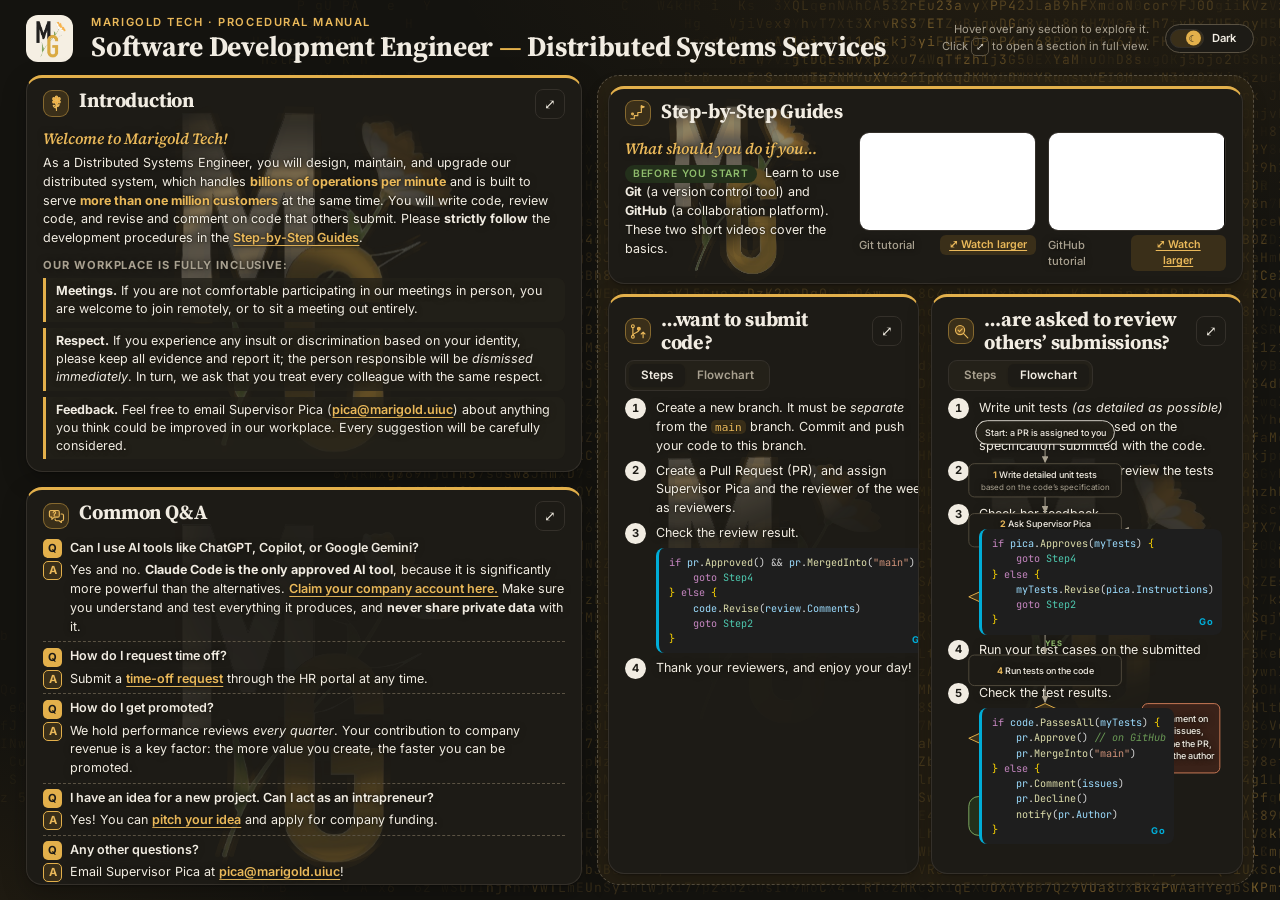
==== commit 782436e8: "Replace section number labels with drawn icons Each section (and each subpage card) now opens with a" ====
--- a/index.html
+++ b/index.html
@@ -32,7 +32,7 @@
   <section class="card" id="intro" data-fx aria-labelledby="intro-title">
     <canvas class="fx" aria-hidden="true"></canvas>
     <div class="card-head">
-      <span class="num">01</span>
+      <span class="sec-icon" aria-hidden="true"><svg><use href="icons.svg#intro"/></svg></span>
       <h2 id="intro-title">Introduction</h2>
       <button class="expand" type="button" aria-label="Open Introduction in full view">⤢</button>
     </div>
@@ -52,7 +52,7 @@
   <section class="card" id="qa" data-fx aria-labelledby="qa-title">
     <canvas class="fx" aria-hidden="true"></canvas>
     <div class="card-head">
-      <span class="num">02</span>
+      <span class="sec-icon" aria-hidden="true"><svg><use href="icons.svg#qa"/></svg></span>
       <h2 id="qa-title">Common Q&amp;A</h2>
       <button class="expand" type="button" aria-label="Open Common Q&amp;A in full view">⤢</button>
     </div>
@@ -88,7 +88,7 @@
     <section class="card guides-card" data-fx data-fx-area=".prep-text" aria-labelledby="guides-title">
       <canvas class="fx" aria-hidden="true"></canvas>
       <div class="card-head">
-        <span class="num">03</span>
+        <span class="sec-icon" aria-hidden="true"><svg><use href="icons.svg#guides"/></svg></span>
         <h2 id="guides-title">Step-by-Step Guides</h2>
       </div>
       <div class="prep">
@@ -117,7 +117,7 @@
       <article class="card step-card" id="submit" data-fx data-view="steps" aria-labelledby="submit-title">
         <canvas class="fx" aria-hidden="true"></canvas>
         <div class="card-head">
-          <span class="num">3A</span>
+          <span class="sec-icon" aria-hidden="true"><svg><use href="icons.svg#submit"/></svg></span>
           <h2 id="submit-title">…want to submit code?</h2>
           <button class="expand" type="button" aria-label="Open Submit Code guide in full view">⤢</button>
         </div>
@@ -166,7 +166,7 @@
       <article class="card step-card" id="review" data-fx data-view="steps" aria-labelledby="review-title">
         <canvas class="fx" aria-hidden="true"></canvas>
         <div class="card-head">
-          <span class="num">3B</span>
+          <span class="sec-icon" aria-hidden="true"><svg><use href="icons.svg#review"/></svg></span>
           <h2 id="review-title">…are asked to review others’ submissions?</h2>
           <button class="expand" type="button" aria-label="Open Review guide in full view">⤢</button>
         </div>
--- a/style.css
+++ b/style.css
@@ -181,19 +181,19 @@
   display: flex; align-items: baseline; gap: 10px;
   padding: 11px 16px 6px;
 }
-.num {
-  font-family: var(--body);
-  font-weight: 700;
-  font-size: 0.857rem;
-  letter-spacing: .02em;
+/* section icon (replaces the old 01 / 02 / 03 labels) */
+.sec-icon {
+  flex: none; align-self: center;
+  display: grid; place-items: center;
+  width: 2rem; height: 2rem;
+  border-radius: 9px;
   color: var(--gold-ink);
   background: var(--gold-tint);
-  border-radius: 6px;
-  min-width: 1.75em; height: 1.45em;
-  padding: 0 0.4em;
-  flex: none;
-  align-self: center;
-}
+  border: 1px solid color-mix(in srgb, var(--gold) 45%, transparent);
+  --icon-accent: var(--petal);
+  --icon-accent-soft: color-mix(in srgb, var(--petal) 28%, transparent);
+}
+.sec-icon svg { width: 1.3rem; height: 1.3rem; display: block; }
 h2 {
   margin: 0;
   flex: 1;
@@ -263,7 +263,17 @@
   color: var(--card); background: var(--gold);
   text-shadow: none;
 }
-.qa-list dd { margin: 2px 0 0; padding-left: calc(1.45rem + 8px); }
+.qa-list dd { position: relative; margin: 3px 0 0; padding-left: calc(1.45rem + 8px); }
+/* "A" badge: same shape as "Q", outlined instead of filled so question and answer read apart */
+.qa-list dd::before {
+  content: "A";
+  position: absolute; left: 0; top: 0.02rem;
+  width: 1.45rem; height: 1.45rem; border-radius: 5px;
+  font-family: var(--body); font-weight: 700; font-size: 0.857rem;
+  color: var(--gold-ink); background: var(--gold-tint);
+  border: 1px solid var(--gold);
+  text-shadow: none;
+}
 
 /* ---------- Guides header card ---------- */
 .guides-card { flex: none; }
@@ -362,7 +372,7 @@
 
 /* Round / square badges: trim the font's extra space above and below the letters so the
    character sits exactly in the middle of its shape */
-.step-n, .qa-list dt::before, .num {
+.step-n, .qa-list dt::before, .qa-list dd::before {
   display: inline-grid; place-items: center;
   line-height: 1;
   text-box: trim-both cap alphabetic;
@@ -446,7 +456,8 @@
 .modal-content { position: relative; z-index: 1; flex: 1; min-height: 0; display: flex; flex-direction: column; }
 .modal-content .card-head { padding: 22px 64px 10px 28px; }
 .modal-content h2 { font-size: 2.143rem; }
-.modal-content .num { font-size: 1.286rem; }
+.modal-content .sec-icon { width: 2.5rem; height: 2.5rem; }
+.modal-content .sec-icon svg { width: 1.6rem; height: 1.6rem; }
 .modal-content .card-body { padding: 4px 28px 24px; font-size: 1.143rem; }
 .modal-content .lead { font-size: 1.643rem; }
 .modal-content .views {
